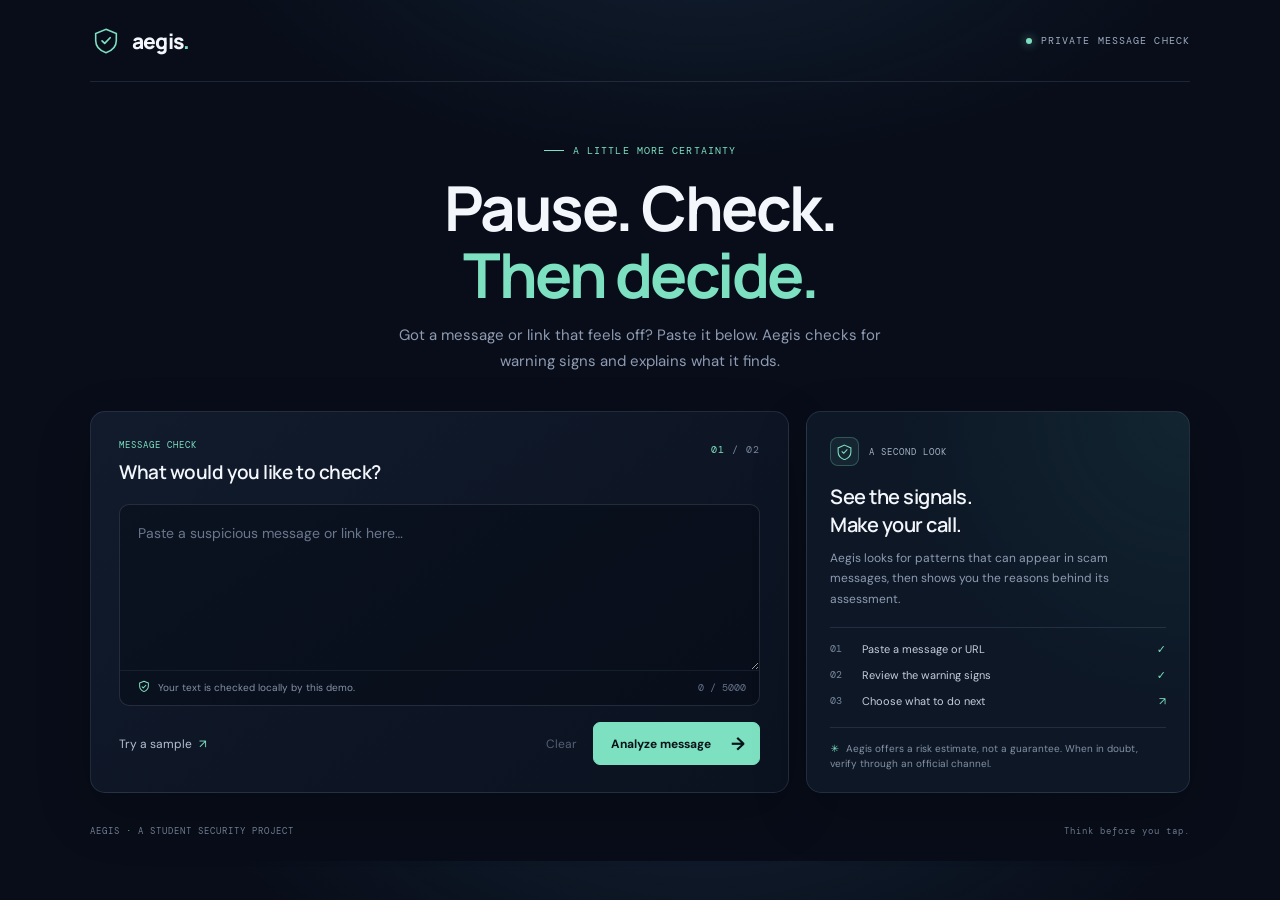
==== frontend/index.html @ 3eb47c83 "Add Aegis frontend interface" ====
<!doctype html>
<html lang="en">
  <head>
    <meta charset="utf-8" />
    <meta name="viewport" content="width=device-width, initial-scale=1" />
    <meta name="theme-color" content="#080d19" />
    <meta name="description" content="Check suspicious messages and links with Aegis." />
    <title>Aegis — Message security check</title>
    <link rel="stylesheet" href="styles.css" />
    <script src="app.js" defer></script>
  </head>
  <body>
    <div class="shell">
      <header class="topbar">
        <a class="brand" href="#top" aria-label="Aegis home">
          <span class="brand-mark" aria-hidden="true">
            <svg viewBox="0 0 32 32" fill="none"><path d="M16 3.5 27 8v7.4c0 6.2-4.3 10.8-11 13.1C9.3 26.2 5 21.6 5 15.4V8l11-4.5Z" stroke="currentColor" stroke-width="1.7"/><path d="m11.8 15.8 2.8 2.8 5.8-6.1" stroke="currentColor" stroke-width="1.8" stroke-linecap="round" stroke-linejoin="round"/></svg>
          </span>
          <span class="brand-name">aegis<span>.</span></span>
        </a>
        <div class="topbar-note"><span class="live-dot"></span> PRIVATE MESSAGE CHECK</div>
      </header>

      <main id="top">
        <section class="intro" aria-labelledby="page-title">
          <div class="eyebrow"><span class="eyebrow-line"></span> A LITTLE MORE CERTAINTY</div>
          <h1 id="page-title">Pause. Check.<br /><span>Then decide.</span></h1>
          <p class="intro-copy">Got a message or link that feels off? Paste it below. Aegis checks for warning signs and explains what it finds.</p>
        </section>

        <section class="workspace" aria-label="Message checker">
          <div class="checker-card">
            <div class="card-heading">
              <div>
                <div class="section-kicker">MESSAGE CHECK</div>
                <h2>What would you like to check?</h2>
              </div>
              <span class="step-label"><span>01</span> / 02</span>
            </div>

            <form id="check-form">
              <label class="sr-only" for="message">Suspicious message or URL</label>
              <div class="input-wrap">
                <textarea id="message" name="message" maxlength="5000" placeholder="Paste a suspicious message or link here…" required></textarea>
                <div class="input-footer">
                  <span class="input-hint"><svg viewBox="0 0 16 16" aria-hidden="true"><path d="M8 1.5 13 3.5v3.4c0 3-2 5.2-5 6.4-3-1.2-5-3.4-5-6.4V3.5l5-2Z"/><path d="m5.8 7.7 1.4 1.4 3-3.1"/></svg> Your text is checked locally by this demo.</span>
                  <span id="char-count" class="char-count">0 / 5000</span>
                </div>
              </div>
              <div class="form-actions">
                <button class="text-button" id="sample-button" type="button">Try a sample <span aria-hidden="true">↗</span></button>
                <div class="primary-actions">
                  <button class="clear-button" id="clear-button" type="button" disabled>Clear</button>
                  <button class="analyze-button" id="submit-button" type="submit"><span class="button-label">Analyze message</span><span class="button-arrow" aria-hidden="true">→</span></button>
                </div>
              </div>
            </form>

            <p id="status" class="status" role="status" aria-live="polite"></p>
          </div>

          <aside class="side-panel" aria-label="How Aegis works">
            <div class="side-top">
              <span class="side-icon" aria-hidden="true"><svg viewBox="0 0 24 24" fill="none"><path d="M12 3 21 7v5.7c0 5.1-3.6 8.9-9 10.8-5.4-1.9-9-5.7-9-10.8V7l9-4Z" stroke="currentColor" stroke-width="1.5"/><path d="m8.5 12.2 2.3 2.3 4.8-5" stroke="currentColor" stroke-width="1.5" stroke-linecap="round" stroke-linejoin="round"/></svg></span>
              <span class="side-kicker">A SECOND LOOK</span>
            </div>
            <h2>See the signals.<br />Make your call.</h2>
            <p class="side-copy">Aegis looks for patterns that can appear in scam messages, then shows you the reasons behind its assessment.</p>
            <div class="side-divider"></div>
            <div class="workflow">
              <div class="workflow-step"><span class="workflow-number">01</span><span>Paste a message or URL</span><span class="workflow-check">✓</span></div>
              <div class="workflow-step"><span class="workflow-number">02</span><span>Review the warning signs</span><span class="workflow-check">✓</span></div>
              <div class="workflow-step"><span class="workflow-number">03</span><span>Choose what to do next</span><span class="workflow-check">↗</span></div>
            </div>
            <p class="disclaimer"><span aria-hidden="true">✳</span> Aegis offers a risk estimate, not a guarantee. When in doubt, verify through an official channel.</p>
          </aside>
        </section>

        <section id="result" class="result-card" aria-labelledby="result-title" hidden>
          <div class="result-heading">
            <div><div class="section-kicker">CHECK COMPLETE</div><h2 id="result-title">Here’s what Aegis found</h2></div>
            <span id="result-level" class="risk-pill">LOW RISK</span>
          </div>
          <div class="result-grid">
            <div class="score-panel">
              <div class="score-ring" id="score-ring"><div class="score-inner"><strong id="score-value">0</strong><span>of 100</span></div></div>
              <span class="score-caption">Estimated risk</span>
            </div>
            <div class="findings-panel">
              <h3>Warning signs</h3>
              <ul id="signals-list" class="signals-list"></ul>
              <p id="explanation" class="explanation"></p>
            </div>
          </div>
          <div class="result-note"><span aria-hidden="true">i</span> A low score does not prove a message is safe. Verify requests using a trusted, official source.</div>
        </section>

        <footer class="footer"><span>AEGIS <span class="footer-dot">·</span> A STUDENT SECURITY PROJECT</span><span>Think before you tap.</span></footer>
      </main>
    </div>
  </body>
</html>
---- frontend/styles.css ----
@import url('https://fonts.googleapis.com/css2?family=DM+Mono:wght@400;500&family=DM+Sans:wght@400;500;600;700&family=Manrope:wght@400;500;600;700;800&display=swap');

:root {
  color-scheme: dark;
  --bg: #080d19;
  --panel: #0e1626;
  --panel-2: #111c2e;
  --line: rgba(175, 197, 226, .13);
  --text: #f3f6fb;
  --muted: #8e9bb1;
  --soft: #bbc5d4;
  --mint: #7de0c0;
  --mint-dark: #112c2b;
  --mono: 'DM Mono', ui-monospace, monospace;
  font-family: 'DM Sans', system-ui, sans-serif;
  font-synthesis: none;
  text-rendering: optimizeLegibility;
  -webkit-font-smoothing: antialiased;
}

* { box-sizing: border-box; }
body { min-width: 320px; margin: 0; color: var(--text); background: radial-gradient(ellipse 55% 38% at 55% -8%, rgba(53, 100, 134, .2), transparent 70%), var(--bg); }
button, textarea { font: inherit; }
button:focus-visible, textarea:focus-visible, a:focus-visible { outline: 2px solid var(--mint); outline-offset: 3px; }
.shell { width: min(1100px, calc(100% - 56px)); margin: 0 auto; }
.topbar { height: 82px; display: flex; align-items: center; justify-content: space-between; border-bottom: 1px solid var(--line); }
.brand { display: inline-flex; align-items: center; gap: 10px; color: var(--text); text-decoration: none; }
.brand-mark { display: grid; width: 32px; height: 32px; place-items: center; color: var(--mint); }
.brand-mark svg { width: 30px; }
.brand-name { font: 800 21px 'Manrope', sans-serif; letter-spacing: -.8px; }
.brand-name span { color: var(--mint); }
.topbar-note, .eyebrow, .section-kicker, .step-label, .side-kicker, .footer { font-family: var(--mono); letter-spacing: .11em; }
.topbar-note { display: inline-flex; align-items: center; gap: 9px; color: #9eacc0; font-size: 10px; }
.live-dot { width: 6px; height: 6px; border-radius: 50%; background: var(--mint); box-shadow: 0 0 10px rgba(125,224,192,.7); }
main { padding: 62px 0 0; }
.intro { max-width: 620px; margin: 0 auto 37px; text-align: center; }
.eyebrow { display: flex; align-items: center; justify-content: center; gap: 9px; color: var(--mint); font-size: 10px; }
.eyebrow-line { width: 20px; height: 1px; background: var(--mint); }
h1, h2, h3, p { margin-top: 0; }
h1 { margin: 18px 0 13px; font: 700 clamp(42px, 6vw, 62px)/1.08 'Manrope', sans-serif; letter-spacing: -2.5px; }
h1 span { color: var(--mint); }
.intro-copy { max-width: 490px; margin: 0 auto; color: var(--muted); font-size: 15px; line-height: 1.75; }
.workspace { display: grid; grid-template-columns: minmax(0, 1.55fr) minmax(270px, .85fr); gap: 17px; align-items: stretch; }
.checker-card, .side-panel, .result-card { border: 1px solid var(--line); border-radius: 15px; background: linear-gradient(145deg, rgba(18,28,46,.97), rgba(11,18,32,.98)); box-shadow: 0 20px 55px rgba(0,0,0,.2); }
.checker-card { padding: 27px 28px 23px; }
.card-heading, .result-heading { display: flex; align-items: flex-start; justify-content: space-between; gap: 16px; margin-bottom: 19px; }
.section-kicker { margin-bottom: 8px; color: var(--mint); font-size: 9px; }
.card-heading h2, .result-heading h2 { margin-bottom: 0; font: 600 19px 'Manrope', sans-serif; letter-spacing: -.45px; }
.step-label { margin-top: 4px; color: #77859a; font-size: 10px; white-space: nowrap; }
.step-label span { color: var(--mint); }
.input-wrap { overflow: hidden; border: 1px solid rgba(164,183,209,.17); border-radius: 10px; background: rgba(5,10,19,.44); transition: border-color .2s, box-shadow .2s; }
.input-wrap:focus-within { border-color: rgba(125,224,192,.55); box-shadow: 0 0 0 3px rgba(125,224,192,.06); }
textarea { display: block; width: 100%; min-height: 165px; resize: vertical; border: 0; outline: 0; padding: 17px 18px 12px; color: var(--text); background: transparent; font-size: 14px; line-height: 1.65; }
textarea::placeholder { color: #69778d; }
.input-footer { display: flex; align-items: center; justify-content: space-between; gap: 10px; padding: 9px 13px 11px 17px; border-top: 1px solid rgba(164,183,209,.09); }
.input-hint { display: flex; align-items: center; gap: 7px; color: #8492a7; font-size: 10px; }
.input-hint svg { width: 14px; height: 14px; fill: none; stroke: var(--mint); stroke-width: 1.15; stroke-linecap: round; stroke-linejoin: round; }
.char-count { color: #647187; font: 10px var(--mono); white-space: nowrap; }
.form-actions { display: flex; justify-content: space-between; align-items: center; margin-top: 16px; }
.primary-actions { display: flex; align-items: center; gap: 16px; }
.text-button, .clear-button { padding: 8px 0; border: 0; color: #b3bfd0; background: none; font-size: 12px; cursor: pointer; }
.text-button span { padding-left: 4px; color: var(--mint); }
.clear-button:disabled { color: #526074; cursor: default; }
.analyze-button { display: inline-flex; align-items: center; gap: 20px; min-height: 43px; padding: 0 14px 0 17px; border: 1px solid var(--mint); border-radius: 7px; color: #07131a; background: var(--mint); font-size: 12px; font-weight: 700; cursor: pointer; transition: background .2s, transform .2s; }
.analyze-button:hover:not(:disabled) { transform: translateY(-1px); background: #a0f0d7; }
.analyze-button:disabled { opacity: .75; cursor: wait; }
.button-arrow { font-size: 18px; line-height: 1; }
.status { min-height: 18px; margin: 11px 0 0; color: #f0a4a4; font-size: 12px; }
.status:empty { display: none; }
.side-panel { position: relative; overflow: hidden; padding: 25px 23px 20px; background: radial-gradient(ellipse at 100% 0, rgba(39,102,94,.18), transparent 55%), #0d1726; }
.side-top { display: flex; align-items: center; gap: 10px; margin-bottom: 17px; }
.side-icon { display: grid; width: 29px; height: 29px; place-items: center; border: 1px solid rgba(125,224,192,.27); border-radius: 8px; color: var(--mint); background: rgba(125,224,192,.07); }
.side-icon svg { width: 17px; }
.side-kicker { color: #a4b2c2; font-size: 9px; }
.side-panel h2 { margin-bottom: 10px; font: 600 20px/1.36 'Manrope', sans-serif; letter-spacing: -.5px; }
.side-copy { margin-bottom: 18px; color: var(--muted); font-size: 12px; line-height: 1.7; }
.side-divider { height: 1px; margin-bottom: 14px; background: var(--line); }
.workflow { display: grid; gap: 12px; }
.workflow-step { display: grid; grid-template-columns: 25px 1fr 15px; align-items: center; gap: 7px; color: #c5ceda; font-size: 11px; }
.workflow-number { color: #77869b; font: 10px var(--mono); }
.workflow-check { color: var(--mint); font-size: 11px; text-align: right; }
.disclaimer { margin: 19px 0 0; padding-top: 13px; border-top: 1px solid var(--line); color: #8491a4; font-size: 10px; line-height: 1.55; }
.disclaimer span { padding-right: 4px; color: var(--mint); }
.result-card { margin-top: 17px; padding: 25px 28px 18px; animation: reveal .3s ease-out; }
.result-heading { align-items: center; margin-bottom: 20px; }
.risk-pill { padding: 7px 10px; border: 1px solid rgba(125,224,192,.25); border-radius: 99px; color: var(--mint); background: rgba(125,224,192,.07); font: 10px var(--mono); letter-spacing: .06em; white-space: nowrap; }
.risk-pill.medium { border-color: rgba(255,196,111,.3); color: #ffc46f; background: rgba(255,196,111,.07); }
.risk-pill.high { border-color: rgba(255,128,137,.35); color: #ff8991; background: rgba(255,128,137,.08); }
.result-grid { display: grid; grid-template-columns: 170px 1fr; gap: 26px; align-items: center; }
.score-panel { display: flex; flex-direction: column; align-items: center; gap: 9px; }
.score-ring { display: grid; width: 112px; height: 112px; place-items: center; border-radius: 50%; background: conic-gradient(var(--mint) 0deg, rgba(125,224,192,.12) 0deg); transition: background .4s; }
.score-inner { display: flex; width: 95px; height: 95px; flex-direction: column; align-items: center; justify-content: center; border-radius: 50%; background: #101a2a; }
.score-inner strong { font: 700 31px 'Manrope', sans-serif; line-height: 1; }
.score-inner span, .score-caption { color: var(--muted); font-size: 10px; }
.findings-panel h3 { margin-bottom: 11px; font: 600 13px 'Manrope', sans-serif; }
.signals-list { display: grid; gap: 7px; margin: 0; padding: 0; list-style: none; }
.signals-list li { display: flex; align-items: flex-start; gap: 8px; color: #c2ccda; font-size: 12px; line-height: 1.5; }
.signals-list li::before { content: '!'; display: grid; width: 16px; height: 16px; flex: 0 0 16px; place-items: center; border-radius: 50%; color: #ffc46f; background: rgba(255,196,111,.1); font: 10px var(--mono); }
.signals-list li.no-signals::before { content: '✓'; color: var(--mint); background: rgba(125,224,192,.1); }
.explanation { margin: 12px 0 0; color: var(--muted); font-size: 12px; line-height: 1.7; }
.result-note { display: flex; align-items: center; gap: 8px; margin-top: 19px; padding-top: 13px; border-top: 1px solid var(--line); color: #8d9aae; font-size: 10px; line-height: 1.5; }
.result-note span { display: grid; width: 15px; height: 15px; flex: 0 0 15px; place-items: center; border: 1px solid #8392a5; border-radius: 50%; font: 10px var(--mono); }
.footer { display: flex; justify-content: space-between; padding: 32px 0 24px; color: #6f7c90; font-size: 9px; }
.footer-dot { color: var(--mint); }
.sr-only { position: absolute; width: 1px; height: 1px; padding: 0; overflow: hidden; clip: rect(0,0,0,0); white-space: nowrap; clip-path: inset(50%); }
[hidden] { display: none !important; }
@keyframes reveal { from { opacity: 0; transform: translateY(8px); } to { opacity: 1; transform: translateY(0); } }

@media (max-width: 760px) {
  .shell { width: min(600px, calc(100% - 36px)); }
  main { padding-top: 47px; }
  .intro { margin-bottom: 27px; }
  h1 { font-size: clamp(42px, 10vw, 57px); }
  .workspace { grid-template-columns: 1fr; }
  .side-panel { padding: 22px; }
  .workflow { grid-template-columns: 1fr; }
}
@media (max-width: 480px) {
  .shell { width: calc(100% - 28px); }
  .topbar { height: 68px; }
  .topbar-note { font-size: 8px; letter-spacing: .06em; }
  main { padding-top: 38px; }
  .intro-copy { max-width: 340px; font-size: 13px; }
  .checker-card { padding: 21px 17px 17px; }
  .card-heading h2, .result-heading h2 { font-size: 16px; }
  .input-footer { align-items: flex-start; }
  .input-hint { max-width: 220px; line-height: 1.4; }
  .form-actions { align-items: flex-end; }
  .primary-actions { gap: 10px; }
  .analyze-button { gap: 9px; min-height: 40px; padding: 0 10px; font-size: 11px; }
  .clear-button, .text-button { font-size: 11px; }
  .result-card { padding: 21px 17px 16px; }
  .result-grid { grid-template-columns: 105px 1fr; gap: 16px; }
  .score-ring { width: 94px; height: 94px; }
  .score-inner { width: 79px; height: 79px; }
  .score-inner strong { font-size: 26px; }
  .footer { gap: 12px; font-size: 8px; }
}
@media (prefers-reduced-motion: reduce) { *, *::before, *::after { scroll-behavior: auto !important; animation-duration: .01ms !important; transition-duration: .01ms !important; } }
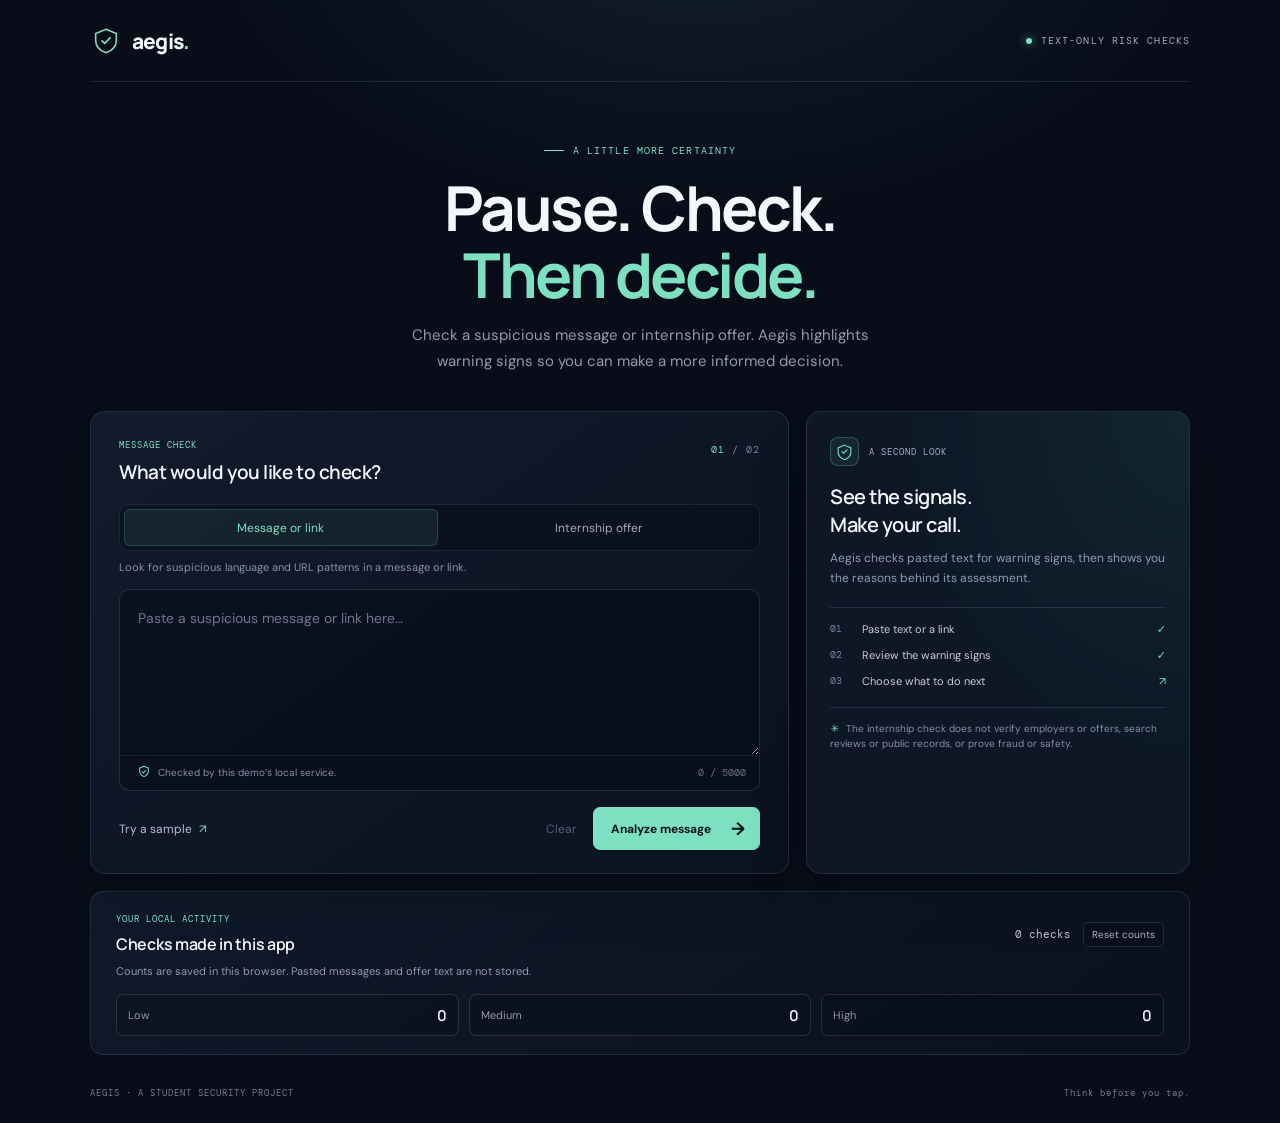
==== commit 9f3c63df: "Add internship check and local risk stats UI" ====
--- a/frontend/index.html
+++ b/frontend/index.html
@@ -4,8 +4,8 @@
     <meta charset="utf-8" />
     <meta name="viewport" content="width=device-width, initial-scale=1" />
     <meta name="theme-color" content="#080d19" />
-    <meta name="description" content="Check suspicious messages and links with Aegis." />
-    <title>Aegis — Message security check</title>
+    <meta name="description" content="Check suspicious messages and internship offers with Aegis." />
+    <title>Aegis — Scam warning checks</title>
     <link rel="stylesheet" href="styles.css" />
     <script src="app.js" defer></script>
   </head>
@@ -18,32 +18,44 @@
           </span>
           <span class="brand-name">aegis<span>.</span></span>
         </a>
-        <div class="topbar-note"><span class="live-dot"></span> PRIVATE MESSAGE CHECK</div>
+        <div class="topbar-note"><span class="live-dot"></span> TEXT-ONLY RISK CHECKS</div>
       </header>
 
       <main id="top">
         <section class="intro" aria-labelledby="page-title">
           <div class="eyebrow"><span class="eyebrow-line"></span> A LITTLE MORE CERTAINTY</div>
           <h1 id="page-title">Pause. Check.<br /><span>Then decide.</span></h1>
-          <p class="intro-copy">Got a message or link that feels off? Paste it below. Aegis checks for warning signs and explains what it finds.</p>
+          <p class="intro-copy">Check a suspicious message or internship offer. Aegis highlights warning signs so you can make a more informed decision.</p>
         </section>
 
-        <section class="workspace" aria-label="Message checker">
+        <section class="workspace" aria-label="Aegis text checker">
           <div class="checker-card">
             <div class="card-heading">
               <div>
-                <div class="section-kicker">MESSAGE CHECK</div>
+                <div class="section-kicker" id="mode-kicker">MESSAGE CHECK</div>
                 <h2>What would you like to check?</h2>
               </div>
               <span class="step-label"><span>01</span> / 02</span>
             </div>
 
+            <div class="mode-picker" role="group" aria-label="Choose what to check">
+              <button class="mode-button is-active" type="button" data-mode="message" aria-pressed="true">Message or link</button>
+              <button class="mode-button" type="button" data-mode="internship" aria-pressed="false">Internship offer</button>
+            </div>
+            <p class="mode-help" id="mode-help">Look for suspicious language and URL patterns in a message or link.</p>
+
+            <div class="input-wrap company-site-field" id="company-site-field" hidden>
+              <label for="company-website">Company website <span>(optional)</span></label>
+              <input id="company-website" name="company-website" type="url" maxlength="500" placeholder="https://company.example" autocomplete="url" />
+              <p class="field-note">Included with the offer text in the same warning check. This does not verify the company or search its website.</p>
+            </div>
+
             <form id="check-form">
-              <label class="sr-only" for="message">Suspicious message or URL</label>
+              <label class="sr-only" id="message-label" for="message">Suspicious message or URL</label>
               <div class="input-wrap">
                 <textarea id="message" name="message" maxlength="5000" placeholder="Paste a suspicious message or link here…" required></textarea>
                 <div class="input-footer">
-                  <span class="input-hint"><svg viewBox="0 0 16 16" aria-hidden="true"><path d="M8 1.5 13 3.5v3.4c0 3-2 5.2-5 6.4-3-1.2-5-3.4-5-6.4V3.5l5-2Z"/><path d="m5.8 7.7 1.4 1.4 3-3.1"/></svg> Your text is checked locally by this demo.</span>
+                  <span class="input-hint"><svg viewBox="0 0 16 16" aria-hidden="true"><path d="M8 1.5 13 3.5v3.4c0 3-2 5.2-5 6.4-3-1.2-5-3.4-5-6.4V3.5l5-2Z"/><path d="m5.8 7.7 1.4 1.4 3-3.1"/></svg> Checked by this demo’s local service.</span>
                   <span id="char-count" class="char-count">0 / 5000</span>
                 </div>
               </div>
@@ -65,15 +77,34 @@
               <span class="side-kicker">A SECOND LOOK</span>
             </div>
             <h2>See the signals.<br />Make your call.</h2>
-            <p class="side-copy">Aegis looks for patterns that can appear in scam messages, then shows you the reasons behind its assessment.</p>
+            <p class="side-copy">Aegis checks pasted text for warning signs, then shows you the reasons behind its assessment.</p>
             <div class="side-divider"></div>
             <div class="workflow">
-              <div class="workflow-step"><span class="workflow-number">01</span><span>Paste a message or URL</span><span class="workflow-check">✓</span></div>
+              <div class="workflow-step"><span class="workflow-number">01</span><span>Paste text or a link</span><span class="workflow-check">✓</span></div>
               <div class="workflow-step"><span class="workflow-number">02</span><span>Review the warning signs</span><span class="workflow-check">✓</span></div>
               <div class="workflow-step"><span class="workflow-number">03</span><span>Choose what to do next</span><span class="workflow-check">↗</span></div>
             </div>
-            <p class="disclaimer"><span aria-hidden="true">✳</span> Aegis offers a risk estimate, not a guarantee. When in doubt, verify through an official channel.</p>
+            <p class="disclaimer"><span aria-hidden="true">✳</span> The internship check does not verify employers or offers, search reviews or public records, or prove fraud or safety.</p>
           </aside>
+        </section>
+
+        <section class="stats-card" aria-labelledby="stats-title" aria-live="polite">
+          <div class="stats-heading">
+            <div>
+              <div class="section-kicker">YOUR LOCAL ACTIVITY</div>
+              <h2 id="stats-title">Checks made in this app</h2>
+            </div>
+            <div class="stats-controls">
+              <span class="stats-total" id="stats-total">0 checks</span>
+              <button class="reset-stats" id="reset-stats" type="button">Reset counts</button>
+            </div>
+          </div>
+          <p class="stats-note">Counts are saved in this browser. Pasted messages and offer text are not stored.</p>
+          <dl class="risk-stats">
+            <div class="risk-stat low-stat"><dt>Low</dt><dd id="stats-low">0</dd></div>
+            <div class="risk-stat medium-stat"><dt>Medium</dt><dd id="stats-medium">0</dd></div>
+            <div class="risk-stat high-stat"><dt>High</dt><dd id="stats-high">0</dd></div>
+          </dl>
         </section>
 
         <section id="result" class="result-card" aria-labelledby="result-title" hidden>
@@ -84,7 +115,7 @@
           <div class="result-grid">
             <div class="score-panel">
               <div class="score-ring" id="score-ring"><div class="score-inner"><strong id="score-value">0</strong><span>of 100</span></div></div>
-              <span class="score-caption">Estimated risk</span>
+              <span class="score-caption">Warning score</span>
             </div>
             <div class="findings-panel">
               <h3>Warning signs</h3>
@@ -92,7 +123,12 @@
               <p id="explanation" class="explanation"></p>
             </div>
           </div>
-          <div class="result-note"><span aria-hidden="true">i</span> A low score does not prove a message is safe. Verify requests using a trusted, official source.</div>
+          <div class="result-note"><span aria-hidden="true">i</span> Scores are heuristic warnings, not measured probabilities. A low score does not prove a message or offer is safe.</div>
+          <section id="source-research" class="source-research" aria-labelledby="source-title" hidden>
+            <h3 id="source-title">Source research</h3>
+            <p id="source-status" class="source-status"></p>
+            <ul id="source-list" class="source-list"></ul>
+          </section>
         </section>
 
         <footer class="footer"><span>AEGIS <span class="footer-dot">·</span> A STUDENT SECURITY PROJECT</span><span>Think before you tap.</span></footer>
--- a/frontend/styles.css
+++ b/frontend/styles.css
@@ -20,8 +20,8 @@
 
 * { box-sizing: border-box; }
 body { min-width: 320px; margin: 0; color: var(--text); background: radial-gradient(ellipse 55% 38% at 55% -8%, rgba(53, 100, 134, .2), transparent 70%), var(--bg); }
-button, textarea { font: inherit; }
-button:focus-visible, textarea:focus-visible, a:focus-visible { outline: 2px solid var(--mint); outline-offset: 3px; }
+button, textarea, input { font: inherit; }
+button:focus-visible, textarea:focus-visible, input:focus-visible, a:focus-visible { outline: 2px solid var(--mint); outline-offset: 3px; }
 .shell { width: min(1100px, calc(100% - 56px)); margin: 0 auto; }
 .topbar { height: 82px; display: flex; align-items: center; justify-content: space-between; border-bottom: 1px solid var(--line); }
 .brand { display: inline-flex; align-items: center; gap: 10px; color: var(--text); text-decoration: none; }
@@ -48,6 +48,18 @@
 .card-heading h2, .result-heading h2 { margin-bottom: 0; font: 600 19px 'Manrope', sans-serif; letter-spacing: -.45px; }
 .step-label { margin-top: 4px; color: #77859a; font-size: 10px; white-space: nowrap; }
 .step-label span { color: var(--mint); }
+.mode-picker { display: grid; grid-template-columns: 1fr 1fr; gap: 4px; margin: 0 0 8px; padding: 4px; border: 1px solid rgba(164,183,209,.12); border-radius: 9px; background: rgba(5,10,19,.34); }
+.mode-button { min-height: 37px; padding: 7px 10px; border: 1px solid transparent; border-radius: 6px; color: #9eacc0; background: transparent; font-size: 12px; cursor: pointer; transition: color .2s, background .2s, border-color .2s; }
+.mode-button:hover:not(:disabled) { color: var(--text); }
+.mode-button.is-active { border-color: rgba(125,224,192,.18); color: var(--mint); background: rgba(125,224,192,.08); }
+.mode-button:disabled { cursor: wait; opacity: .65; }
+.mode-help { min-height: 18px; margin: 0 0 12px; color: #8492a7; font-size: 11px; line-height: 1.55; }
+.company-site-field { margin: 0 0 12px; padding: 11px 14px 10px; }
+.company-site-field label { display: block; margin-bottom: 7px; color: #c2ccda; font-size: 11px; }
+.company-site-field label span { color: var(--muted); }
+.company-site-field input { width: 100%; min-height: 36px; border: 1px solid rgba(164,183,209,.16); border-radius: 6px; padding: 7px 9px; color: var(--text); background: rgba(5,10,19,.4); font-size: 12px; }
+.company-site-field input::placeholder { color: #69778d; }
+.field-note { margin: 7px 0 0; color: #8492a7; font-size: 10px; line-height: 1.5; }
 .input-wrap { overflow: hidden; border: 1px solid rgba(164,183,209,.17); border-radius: 10px; background: rgba(5,10,19,.44); transition: border-color .2s, box-shadow .2s; }
 .input-wrap:focus-within { border-color: rgba(125,224,192,.55); box-shadow: 0 0 0 3px rgba(125,224,192,.06); }
 textarea { display: block; width: 100%; min-height: 165px; resize: vertical; border: 0; outline: 0; padding: 17px 18px 12px; color: var(--text); background: transparent; font-size: 14px; line-height: 1.65; }
@@ -100,6 +112,29 @@
 .explanation { margin: 12px 0 0; color: var(--muted); font-size: 12px; line-height: 1.7; }
 .result-note { display: flex; align-items: center; gap: 8px; margin-top: 19px; padding-top: 13px; border-top: 1px solid var(--line); color: #8d9aae; font-size: 10px; line-height: 1.5; }
 .result-note span { display: grid; width: 15px; height: 15px; flex: 0 0 15px; place-items: center; border: 1px solid #8392a5; border-radius: 50%; font: 10px var(--mono); }
+.stats-card { margin-top: 17px; padding: 21px 25px 18px; border: 1px solid var(--line); border-radius: 13px; background: linear-gradient(145deg, rgba(18,28,46,.84), rgba(11,18,32,.9)); }
+.stats-heading { display: flex; align-items: center; justify-content: space-between; gap: 14px; }
+.stats-heading h2 { margin: 0; font: 600 16px 'Manrope', sans-serif; letter-spacing: -.3px; }
+.stats-controls { display: flex; align-items: center; gap: 12px; }
+.stats-total { color: var(--soft); font: 11px var(--mono); white-space: nowrap; }
+.reset-stats { padding: 5px 8px; border: 1px solid rgba(164,183,209,.16); border-radius: 5px; color: #aab6c6; background: rgba(5,10,19,.22); font-size: 10px; cursor: pointer; }
+.reset-stats:hover { color: var(--text); border-color: rgba(125,224,192,.35); }
+.stats-note { margin: 8px 0 14px; color: var(--muted); font-size: 11px; line-height: 1.55; }
+.risk-stats { display: grid; grid-template-columns: repeat(3, 1fr); gap: 10px; margin: 0; }
+.risk-stat { display: flex; align-items: center; justify-content: space-between; gap: 8px; min-height: 42px; padding: 8px 11px; border: 1px solid var(--line); border-radius: 7px; background: rgba(5,10,19,.25); }
+.risk-stat dt { color: var(--muted); font-size: 11px; }
+.risk-stat dd { margin: 0; color: var(--text); font: 600 15px 'Manrope', sans-serif; }
+.low-stat { border-color: rgba(125,224,192,.17); }
+.medium-stat { border-color: rgba(255,196,111,.17); }
+.high-stat { border-color: rgba(255,128,137,.17); }
+.source-research { margin-top: 18px; padding-top: 15px; border-top: 1px solid var(--line); }
+.source-research h3 { margin-bottom: 7px; font: 600 13px 'Manrope', sans-serif; }
+.source-status { margin: 0; color: var(--muted); font-size: 11px; line-height: 1.6; }
+.source-list { display: grid; gap: 10px; margin: 11px 0 0; padding: 0; list-style: none; }
+.source-list li { display: grid; grid-template-columns: minmax(0, 1fr) auto; align-items: center; gap: 4px 12px; font-size: 11px; }
+.source-list a, .source-list li > span:not(.source-kind) { color: var(--mint); overflow-wrap: anywhere; }
+.source-kind { grid-column: 1 / -1; color: #aab6c6; font: 9px var(--mono); letter-spacing: .04em; }
+.source-list time { color: var(--muted); font-size: 10px; white-space: nowrap; }
 .footer { display: flex; justify-content: space-between; padding: 32px 0 24px; color: #6f7c90; font-size: 9px; }
 .footer-dot { color: var(--mint); }
 .sr-only { position: absolute; width: 1px; height: 1px; padding: 0; overflow: hidden; clip: rect(0,0,0,0); white-space: nowrap; clip-path: inset(50%); }
@@ -130,6 +165,11 @@
   .analyze-button { gap: 9px; min-height: 40px; padding: 0 10px; font-size: 11px; }
   .clear-button, .text-button { font-size: 11px; }
   .result-card { padding: 21px 17px 16px; }
+  .stats-card { padding: 18px 16px 15px; }
+  .risk-stats { gap: 6px; }
+  .risk-stat { align-items: flex-start; flex-direction: column; gap: 3px; padding: 8px; }
+  .source-list li { grid-template-columns: 1fr; gap: 5px; }
+  .source-list time { white-space: normal; }
   .result-grid { grid-template-columns: 105px 1fr; gap: 16px; }
   .score-ring { width: 94px; height: 94px; }
   .score-inner { width: 79px; height: 79px; }
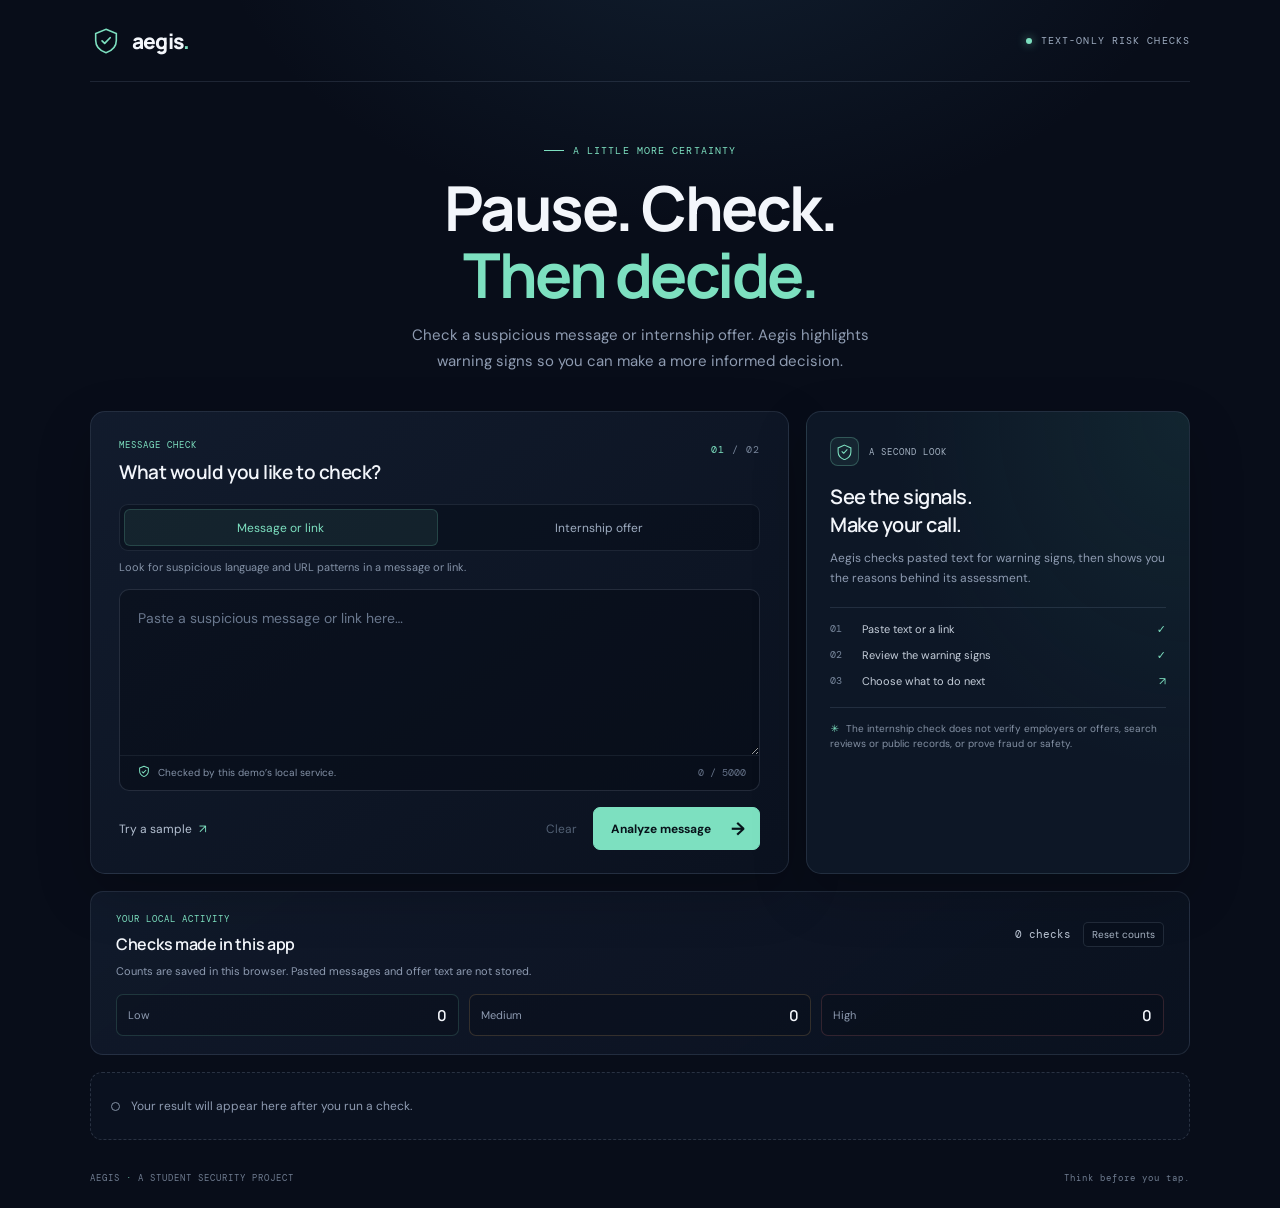
==== commit 4e6edd27: "Improve responsive frontend states and accessibility" ====
--- a/frontend/index.html
+++ b/frontend/index.html
@@ -46,14 +46,14 @@
 
             <div class="input-wrap company-site-field" id="company-site-field" hidden>
               <label for="company-website">Company website <span>(optional)</span></label>
-              <input id="company-website" name="company-website" type="url" maxlength="500" placeholder="https://company.example" autocomplete="url" />
-              <p class="field-note">Included with the offer text in the same warning check. This does not verify the company or search its website.</p>
+              <input id="company-website" name="company-website" type="url" maxlength="500" placeholder="https://company.example" autocomplete="url" aria-describedby="company-website-note" />
+              <p class="field-note" id="company-website-note">Included with the offer text in the same warning check. This does not verify the company or search its website.</p>
             </div>
 
             <form id="check-form">
               <label class="sr-only" id="message-label" for="message">Suspicious message or URL</label>
               <div class="input-wrap">
-                <textarea id="message" name="message" maxlength="5000" placeholder="Paste a suspicious message or link here…" required></textarea>
+              <textarea id="message" name="message" maxlength="5000" placeholder="Paste a suspicious message or link here…" aria-describedby="mode-help char-count" required></textarea>
                 <div class="input-footer">
                   <span class="input-hint"><svg viewBox="0 0 16 16" aria-hidden="true"><path d="M8 1.5 13 3.5v3.4c0 3-2 5.2-5 6.4-3-1.2-5-3.4-5-6.4V3.5l5-2Z"/><path d="m5.8 7.7 1.4 1.4 3-3.1"/></svg> Checked by this demo’s local service.</span>
                   <span id="char-count" class="char-count">0 / 5000</span>
@@ -107,7 +107,12 @@
           </dl>
         </section>
 
-        <section id="result" class="result-card" aria-labelledby="result-title" hidden>
+        <section id="result-state" class="result-state" data-state="empty" role="status" aria-live="polite" aria-atomic="true">
+          <span class="state-indicator" aria-hidden="true"></span>
+          <p id="result-state-message">Your result will appear here after you run a check.</p>
+        </section>
+
+        <section id="result" class="result-card" aria-labelledby="result-title" aria-busy="false" hidden>
           <div class="result-heading">
             <div><div class="section-kicker">CHECK COMPLETE</div><h2 id="result-title">Here’s what Aegis found</h2></div>
             <span id="result-level" class="risk-pill">LOW RISK</span>
--- a/frontend/styles.css
+++ b/frontend/styles.css
@@ -79,6 +79,13 @@
 .button-arrow { font-size: 18px; line-height: 1; }
 .status { min-height: 18px; margin: 11px 0 0; color: #f0a4a4; font-size: 12px; }
 .status:empty { display: none; }
+.result-state { display: flex; align-items: center; gap: 11px; min-height: 68px; margin-top: 17px; padding: 17px 20px; border: 1px dashed rgba(164,183,209,.2); border-radius: 12px; color: var(--muted); background: rgba(14,22,38,.52); font-size: 12px; line-height: 1.55; }
+.result-state p { margin: 0; }
+.state-indicator { width: 9px; height: 9px; flex: 0 0 9px; border: 1px solid #8391a4; border-radius: 50%; }
+.result-state[data-state="loading"] { border-style: solid; border-color: rgba(125,224,192,.25); color: var(--soft); }
+.result-state[data-state="loading"] .state-indicator { border-color: var(--mint); border-top-color: transparent; animation: spin .8s linear infinite; }
+.result-state[data-state="error"] { border-style: solid; border-color: rgba(255,128,137,.35); color: #ffc0c4; background: rgba(66,22,33,.25); }
+.result-state[data-state="error"] .state-indicator { border-color: #ff8991; background: #ff8991; box-shadow: 0 0 0 4px rgba(255,128,137,.1); }
 .side-panel { position: relative; overflow: hidden; padding: 25px 23px 20px; background: radial-gradient(ellipse at 100% 0, rgba(39,102,94,.18), transparent 55%), #0d1726; }
 .side-top { display: flex; align-items: center; gap: 10px; margin-bottom: 17px; }
 .side-icon { display: grid; width: 29px; height: 29px; place-items: center; border: 1px solid rgba(125,224,192,.27); border-radius: 8px; color: var(--mint); background: rgba(125,224,192,.07); }
@@ -140,6 +147,7 @@
 .sr-only { position: absolute; width: 1px; height: 1px; padding: 0; overflow: hidden; clip: rect(0,0,0,0); white-space: nowrap; clip-path: inset(50%); }
 [hidden] { display: none !important; }
 @keyframes reveal { from { opacity: 0; transform: translateY(8px); } to { opacity: 1; transform: translateY(0); } }
+@keyframes spin { to { transform: rotate(360deg); } }
 
 @media (max-width: 760px) {
   .shell { width: min(600px, calc(100% - 36px)); }
@@ -176,4 +184,20 @@
   .score-inner strong { font-size: 26px; }
   .footer { gap: 12px; font-size: 8px; }
 }
+@media (max-width: 600px) {
+  .stats-heading, .stats-controls { align-items: flex-start; }
+  .stats-heading { flex-direction: column; }
+  .stats-controls { width: 100%; justify-content: space-between; }
+  .result-grid { grid-template-columns: 1fr; gap: 22px; }
+  .score-panel { flex-direction: row; justify-content: flex-start; }
+  .footer { flex-wrap: wrap; }
+}
+@media (max-width: 360px) {
+  .shell { width: calc(100% - 24px); }
+  .topbar-note { max-width: 132px; text-align: right; line-height: 1.5; }
+  .form-actions { align-items: stretch; flex-direction: column; gap: 10px; }
+  .text-button { align-self: flex-start; }
+  .primary-actions { justify-content: space-between; }
+  .input-footer { gap: 6px; padding-right: 9px; padding-left: 11px; }
+}
 @media (prefers-reduced-motion: reduce) { *, *::before, *::after { scroll-behavior: auto !important; animation-duration: .01ms !important; transition-duration: .01ms !important; } }
